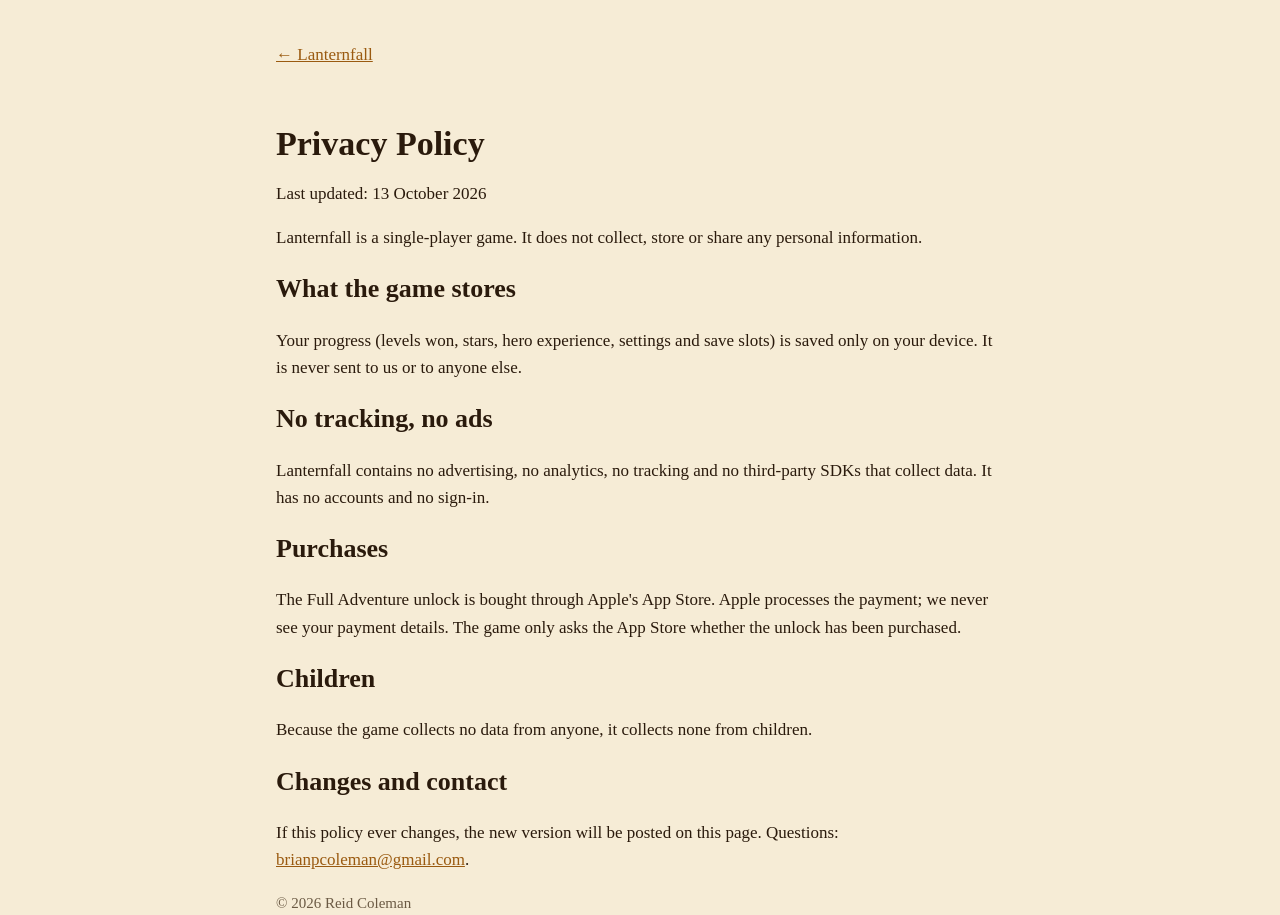
==== privacy.html @ daa06153 "Lanternfall site: landing, privacy policy, support" ====
<!doctype html>
<html lang="en"><head><meta charset="utf-8"><meta name="viewport" content="width=device-width,initial-scale=1">
<title>Lanternfall Privacy Policy</title><link rel="icon" href="icon.png"><link rel="stylesheet" href="style.css"></head>
<body class="page"><main class="wrap">
<p class="top"><a href="./">← Lanternfall</a></p>
<h1>Privacy Policy</h1>
<p>Last updated: 13 October 2026</p>
<p>Lanternfall is a single-player game. It does not collect, store or share any personal information.</p>
<h2>What the game stores</h2>
<p>Your progress (levels won, stars, hero experience, settings and save slots) is saved only on your device. It is never sent to us or to anyone else.</p>
<h2>No tracking, no ads</h2>
<p>Lanternfall contains no advertising, no analytics, no tracking and no third-party SDKs that collect data. It has no accounts and no sign-in.</p>
<h2>Purchases</h2>
<p>The Full Adventure unlock is bought through Apple's App Store. Apple processes the payment; we never see your payment details. The game only asks the App Store whether the unlock has been purchased.</p>
<h2>Children</h2>
<p>Because the game collects no data from anyone, it collects none from children.</p>
<h2>Changes and contact</h2>
<p>If this policy ever changes, the new version will be posted on this page. Questions: <a href="mailto:brianpcoleman@gmail.com">brianpcoleman@gmail.com</a>.</p>
</main><footer class="wrap">© 2026 Reid Coleman</footer></body></html>
---- style.css ----
:root { --ink: #2a1a0c; --paper: #f6ecd6; --gold: #e8a83a; --night: #141b2e; --muted: #6b5a44; }
* { box-sizing: border-box; }
body { margin: 0; background: var(--paper); color: var(--ink); font: 17px/1.6 Georgia, "Iowan Old Style", serif; }
a { color: #9a5a10; }
.wrap { max-width: 760px; margin: 0 auto; padding: 0 16px; }
header.hero { position: relative; min-height: 70vh; display: flex; align-items: flex-end; color: #fff6e0;
  background: var(--night) url(hero.jpg) center/cover no-repeat; }
header.hero::after { content: ""; position: absolute; inset: 0; background: linear-gradient(to top, rgba(10,12,24,.88), rgba(10,12,24,.15) 60%); }
header.hero .wrap { position: relative; z-index: 1; padding-bottom: 40px; }
.brand { display: flex; align-items: center; gap: 16px; }
.brand img { width: 84px; height: 84px; border-radius: 20px; box-shadow: 0 6px 20px rgba(0,0,0,.4); }
h1 { font-size: 44px; line-height: 1.1; margin: 0; }
.tag { font-size: 20px; margin: 12px 0 0; color: #ffe2a0; }
.cta { display: inline-block; margin-top: 20px; padding: 12px 22px; border-radius: 999px; background: var(--gold); color: var(--ink);
  font-weight: bold; text-decoration: none; }
section { padding: 40px 0 8px; }
h2 { font-size: 26px; margin: 0 0 8px; }
ul { padding-left: 20px; }
.art { width: 100%; border-radius: 14px; margin: 16px 0; display: block; }
footer { padding: 40px 0; color: var(--muted); font-size: 15px; }
.page h1 { font-size: 34px; padding-top: 40px; }
.page .top { padding-top: 24px; }
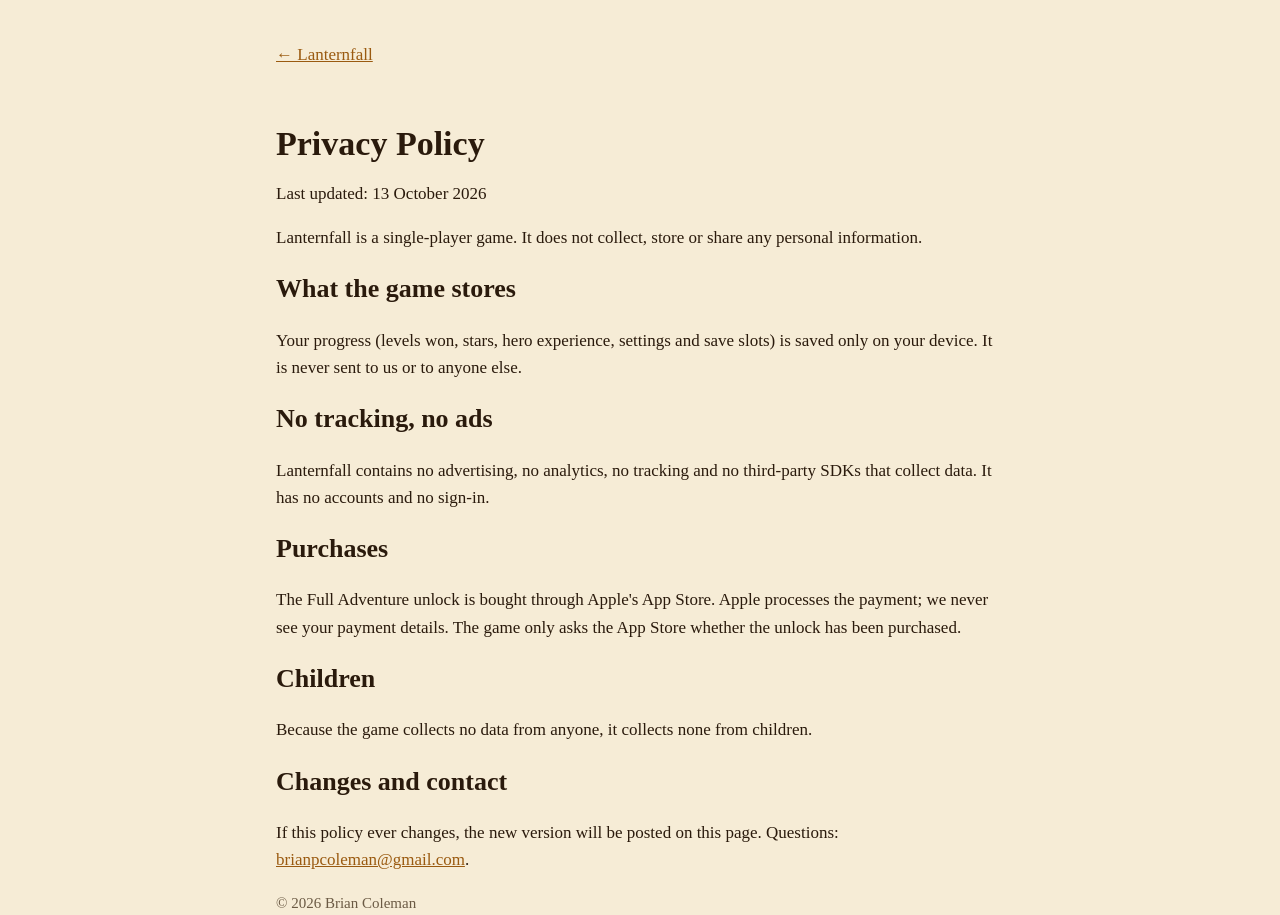
==== commit 1c85a18e: "Copyright: Brian Coleman Co-Authored-By: Claude Opus 5.5 <noreply@anthropic.com> Claude-Session: htt" ====
--- a/privacy.html
+++ b/privacy.html
@@ -16,4 +16,4 @@
 <p>Because the game collects no data from anyone, it collects none from children.</p>
 <h2>Changes and contact</h2>
 <p>If this policy ever changes, the new version will be posted on this page. Questions: <a href="mailto:brianpcoleman@gmail.com">brianpcoleman@gmail.com</a>.</p>
-</main><footer class="wrap">© 2026 Reid Coleman</footer></body></html>
+</main><footer class="wrap">© 2026 Brian Coleman</footer></body></html>
